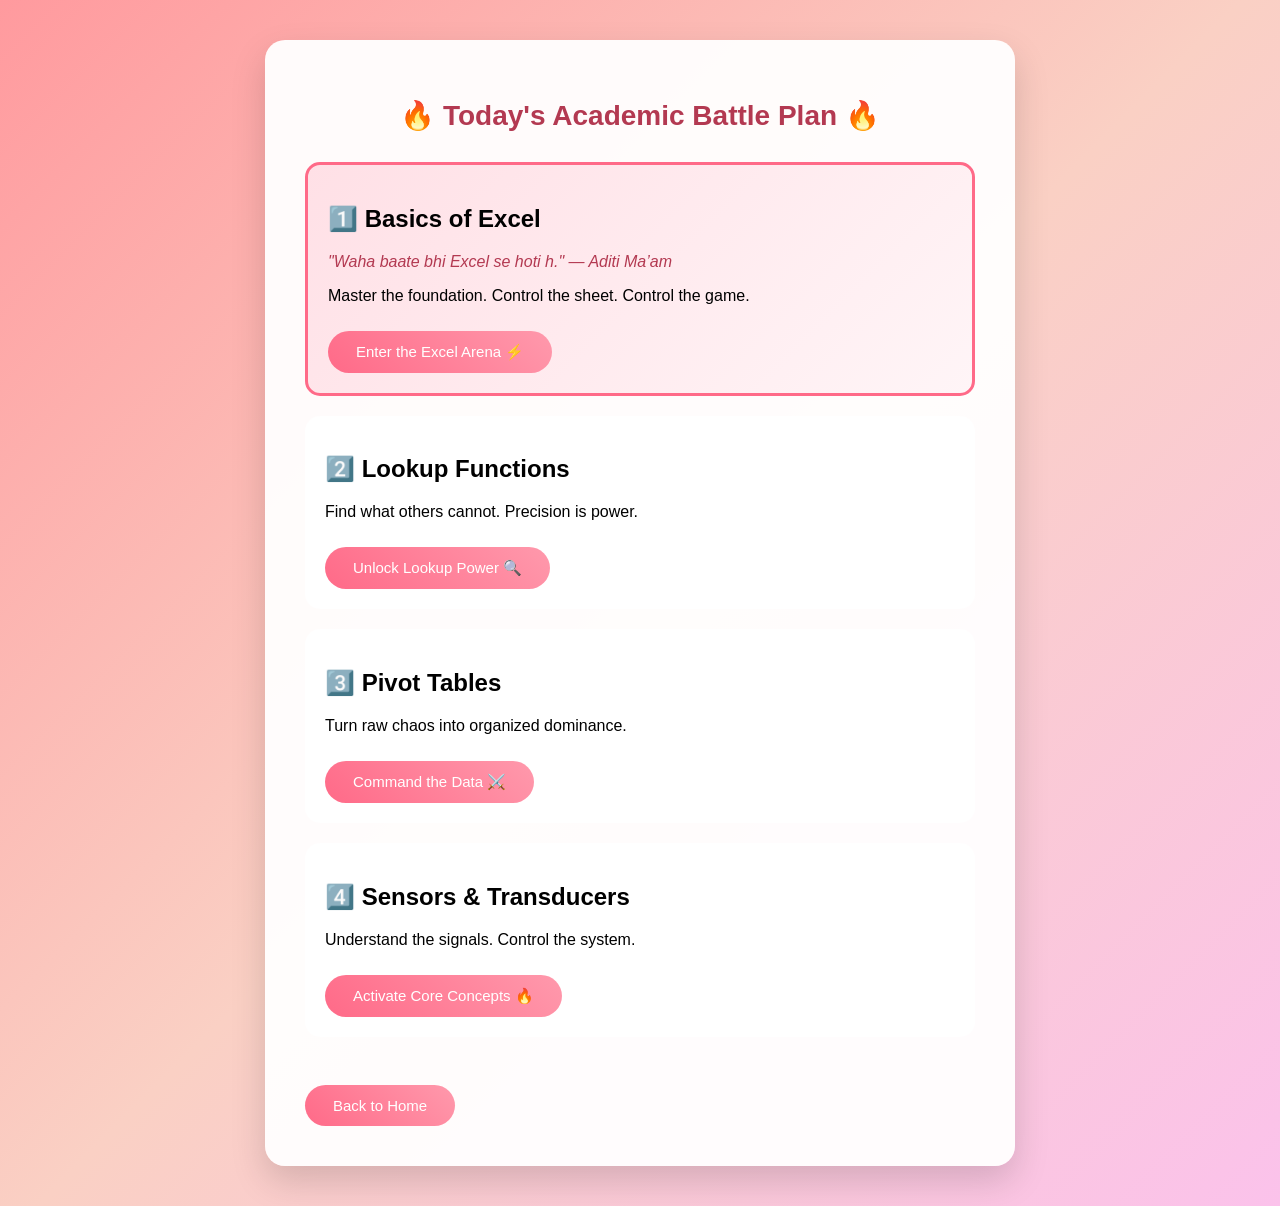
==== battle.html @ 8b8298c8 "Add files via upload" ====
<!DOCTYPE html>
<html lang="en">
<head>
    <meta charset="UTF-8">
    <title>Today's Battle Plan</title>
    <link rel="stylesheet" href="style.css">
</head>
<body>

    <div class="container">
        <h1 class="main-heading">🔥 Today's Academic Battle Plan 🔥</h1>

        <!-- STEP 1 (Highlighted) -->
        <div class="mission highlight">
            <h2>1️⃣ Basics of Excel</h2>
            <p class="quote">
                "Waha baate bhi Excel se hoti h." — Aditi Ma’am
            </p>
            <p>Master the foundation. Control the sheet. Control the game.</p>
            <a href="https://www.youtube.com/watch?v=OX-iyb-21tk" target="_blank">
            <button class="btn mission-btn">Enter the Excel Arena ⚡</button>
            </a>
        </div>

        <!-- STEP 2 -->
        <div class="mission">
            <h2>2️⃣ Lookup Functions</h2>
            <p>Find what others cannot. Precision is power.</p>
            <a href="https://www.youtube.com/watch?v=tUxaY5o_hyY" target="_blank">
            <button class="btn mission-btn">Unlock Lookup Power 🔍</button>
            </a>
        </div>

        <!-- STEP 3 -->
        <div class="mission">
            <h2>3️⃣ Pivot Tables</h2>
            <p>Turn raw chaos into organized dominance.</p>
            <a href="https://youtu.be/lCoPTPsTJ4s?si=_HCzxMW3mhRVZZ3M" target="_blank">
            <button class="btn mission-btn">Command the Data ⚔️</button>
            </a>
        </div>

        <!-- STEP 4 -->
        <div class="mission">
            <h2>4️⃣ Sensors & Transducers</h2>
            <p>Understand the signals. Control the system.</p>
            <a href="SensorsNtransducersNotes.pdf" target="_blank">
            <button class="btn mission-btn">Activate Core Concepts 🔥</button>
            </a>
        </div>

        <br>
        <button onclick="goHome()" class="btn">Back to Home</button>

    </div>

    <script src="script.js"></script>
</body>
</html>
---- style.css ----
* {
    box-sizing: border-box;
}

body {
    margin: 0;
    padding: 40px 20px;
    font-family: 'Segoe UI', sans-serif;
    background: linear-gradient(135deg, #ff9a9e, #fad0c4, #fbc2eb);
    min-height: 100vh;
    display: flex;
    justify-content: center;
}

.container {
    width: 100%;
    max-width: 750px;
    background: rgba(255, 255, 255, 0.95);
    padding: 40px;
    border-radius: 20px;
    box-shadow: 0 15px 35px rgba(0, 0, 0, 0.15);
}

.main-heading {
    text-align: center;
    font-size: 28px;
    margin-bottom: 30px;
    color: #b33951;
}

.sub-text {
    text-align: center;
    font-size: 18px;
    margin-bottom: 15px;
}

.focus-text {
    font-weight: bold;
    margin-bottom: 10px;
    color: #6a0572;
}

.mission {
    background: rgba(255, 255, 255, 0.9);
    padding: 20px;
    border-radius: 15px;
    margin-bottom: 20px;
    transition: 0.3s ease;
}

.mission:hover {
    transform: translateY(-4px);
    box-shadow: 0 10px 20px rgba(0, 0, 0, 0.08);
}

.highlight {
    border: 3px solid #ff6a88;
    background: linear-gradient(135deg, #ffe0e6, #fff5f7);
}

.quote {
    font-style: italic;
    color: #b33951;
    margin-bottom: 10px;
}

.btn {
    padding: 12px 28px;
    font-size: 15px;
    border: none;
    border-radius: 30px;
    background: linear-gradient(45deg, #ff6a88, #ff99ac);
    color: white;
    cursor: pointer;
    transition: 0.3s ease;
    display: inline-block;
    margin-top: 10px;
}

.btn:hover {
    transform: scale(1.05);
    box-shadow: 0 6px 18px rgba(255, 105, 135, 0.4);
}

/* Mobile Friendly */
@media (max-width: 600px) {
    .container {
        padding: 25px;
    }

    .main-heading {
        font-size: 22px;
    }

    .mission h2 {
        font-size: 18px;
    }
}
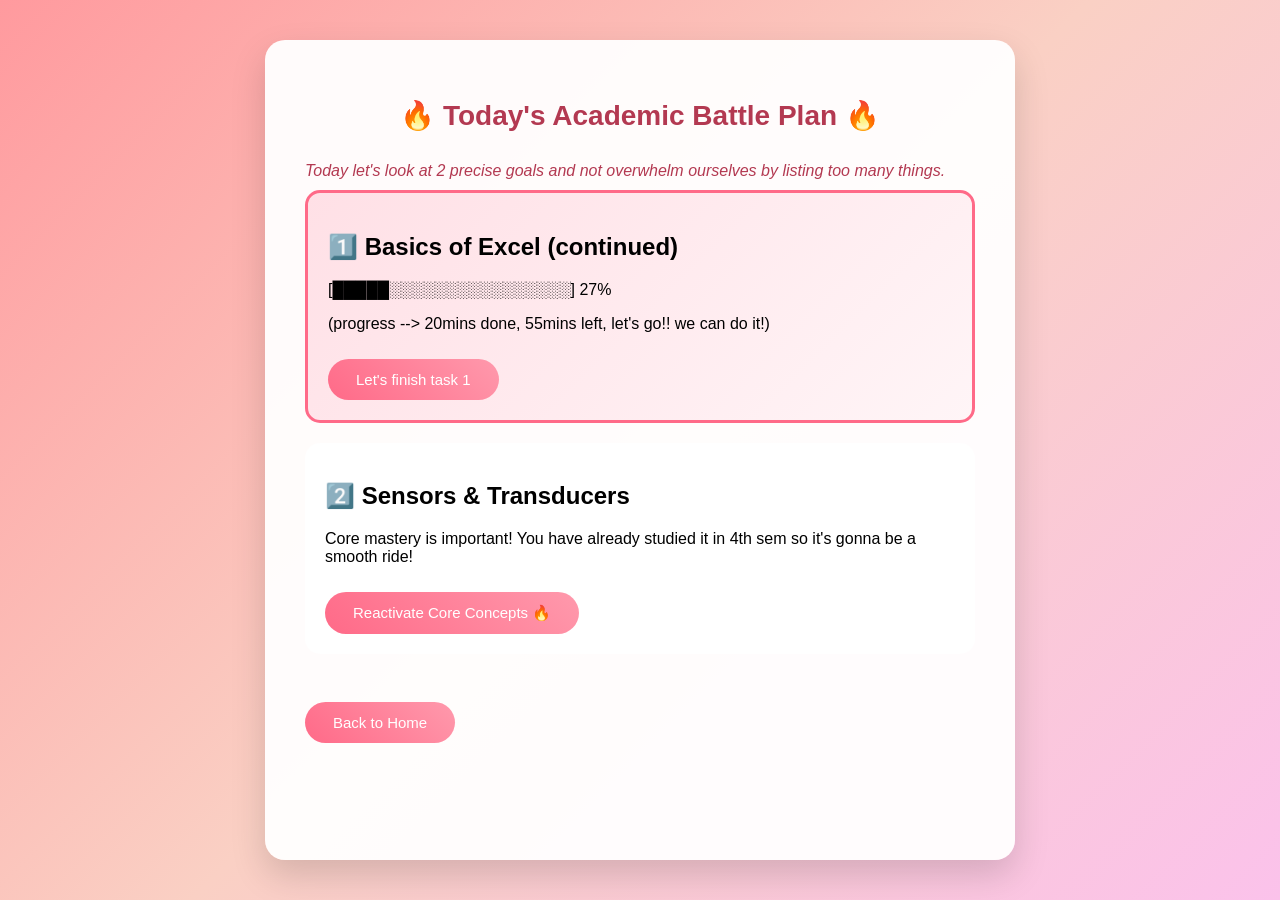
==== commit f18eef53: "Update battle.html" ====
--- a/battle.html
+++ b/battle.html
@@ -9,20 +9,22 @@
 
     <div class="container">
         <h1 class="main-heading">🔥 Today's Academic Battle Plan 🔥</h1>
+        <p class="quote"> Today let's look at 2 precise goals and not overwhelm ourselves by listing too many things. </p>
 
         <!-- STEP 1 (Highlighted) -->
         <div class="mission highlight">
-            <h2>1️⃣ Basics of Excel</h2>
-            <p class="quote">
+            <h2>1️⃣ Basics of Excel (continued)</h2>
+            <!-- <p class="quote">
                 "Waha baate bhi Excel se hoti h." — Aditi Ma’am
-            </p>
-            <p>Master the foundation. Control the sheet. Control the game.</p>
+            </p> -->
+            <p>[█████░░░░░░░░░░░░░░░░] 27%</p>
+            <p>(progress --> 20mins done, 55mins left, let's go!! we can do it!) </p>
             <a href="https://www.youtube.com/watch?v=OX-iyb-21tk" target="_blank">
-            <button class="btn mission-btn">Enter the Excel Arena ⚡</button>
+            <button class="btn mission-btn">Let's finish task 1</button>
             </a>
         </div>
 
-        <!-- STEP 2 -->
+        <!-- STEP 2 -->  <!--
         <div class="mission">
             <h2>2️⃣ Lookup Functions</h2>
             <p>Find what others cannot. Precision is power.</p>
@@ -31,21 +33,21 @@
             </a>
         </div>
 
-        <!-- STEP 3 -->
-        <div class="mission">
+        <!-- STEP 3 --> <!--
+       <div class="mission">
             <h2>3️⃣ Pivot Tables</h2>
             <p>Turn raw chaos into organized dominance.</p>
             <a href="https://youtu.be/lCoPTPsTJ4s?si=_HCzxMW3mhRVZZ3M" target="_blank">
             <button class="btn mission-btn">Command the Data ⚔️</button>
             </a>
         </div>
-
+-->
         <!-- STEP 4 -->
         <div class="mission">
-            <h2>4️⃣ Sensors & Transducers</h2>
-            <p>Understand the signals. Control the system.</p>
+            <h2>2️⃣ Sensors & Transducers</h2>
+            <p>Core mastery is important! You have already studied it in 4th sem so it's gonna be a smooth ride!</p>
             <a href="SensorsNtransducersNotes.pdf" target="_blank">
-            <button class="btn mission-btn">Activate Core Concepts 🔥</button>
+            <button class="btn mission-btn">Reactivate Core Concepts 🔥</button>
             </a>
         </div>
 
@@ -56,4 +58,5 @@
 
     <script src="script.js"></script>
 </body>
-</html>+
+</html>
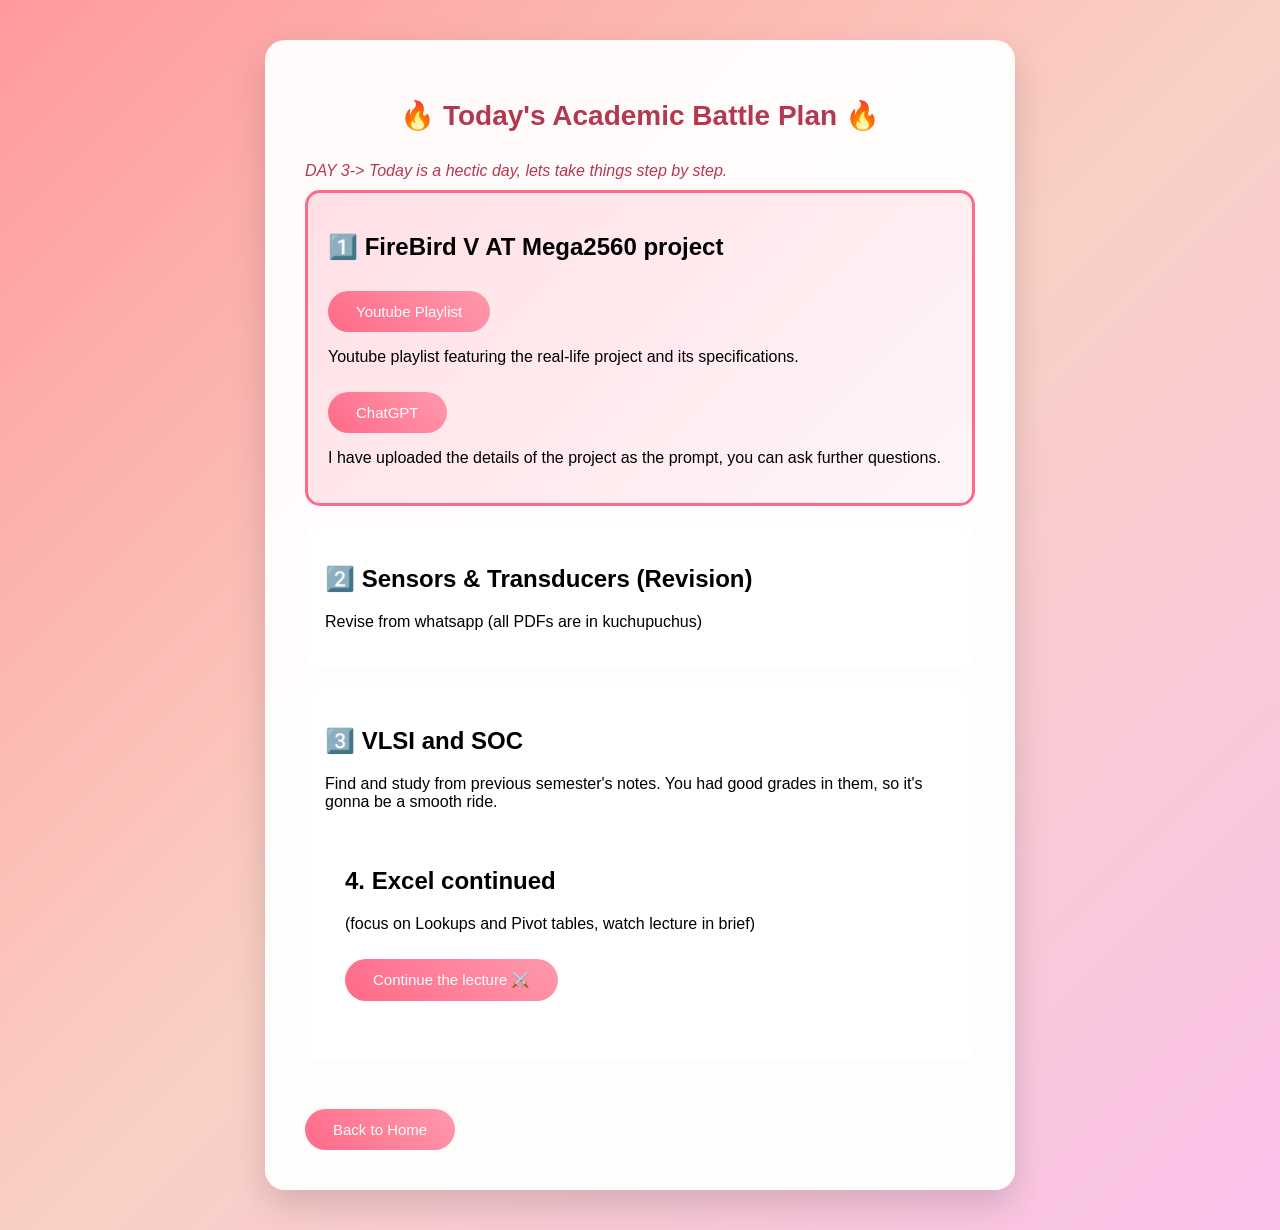
==== commit a0c26b4b: "Update battle.html day 3" ====
--- a/battle.html
+++ b/battle.html
@@ -9,19 +9,20 @@
 
     <div class="container">
         <h1 class="main-heading">🔥 Today's Academic Battle Plan 🔥</h1>
-        <p class="quote"> Today let's look at 2 precise goals and not overwhelm ourselves by listing too many things. </p>
+        <p class="quote"> DAY 3-> Today is a hectic day, lets take things step by step. </p>
 
         <!-- STEP 1 (Highlighted) -->
         <div class="mission highlight">
-            <h2>1️⃣ Basics of Excel (continued)</h2>
-            <!-- <p class="quote">
-                "Waha baate bhi Excel se hoti h." — Aditi Ma’am
-            </p> -->
-            <p>[█████░░░░░░░░░░░░░░░░] 27%</p>
-            <p>(progress --> 20mins done, 55mins left, let's go!! we can do it!) </p>
-            <a href="https://www.youtube.com/watch?v=OX-iyb-21tk" target="_blank">
-            <button class="btn mission-btn">Let's finish task 1</button>
+            <h2>1️⃣ FireBird V AT Mega2560 project</h2>
+
+            <a href="https://youtube.com/playlist?list=PLvTQzARqCZM1bQT40TzA4ySAbicNj1Wj7&si=WyvEzv3sJlEQET1j" target="_blank">
+            <button class="btn mission-btn">Youtube Playlist</button>
             </a>
+            <p>Youtube playlist featuring the real-life project and its specifications.</p>
+            <a href="https://chatgpt.com/share/69a623b2-89f4-8003-9c54-f6fb7624a544" target="_blank">
+                <button class="btn mission-btn">ChatGPT</button>
+            </a>
+            <p>I have uploaded the details of the project as the prompt, you can ask further questions.</p>
         </div>
 
         <!-- STEP 2 -->  <!--
@@ -44,11 +45,27 @@
 -->
         <!-- STEP 4 -->
         <div class="mission">
-            <h2>2️⃣ Sensors & Transducers</h2>
-            <p>Core mastery is important! You have already studied it in 4th sem so it's gonna be a smooth ride!</p>
-            <a href="SensorsNtransducersNotes.pdf" target="_blank">
+            <h2>2️⃣ Sensors & Transducers (Revision)</h2>
+            <p>Revise from whatsapp (all PDFs are in kuchupuchus)</p>
+            <!-- <a href="SensorsNtransducersNotes.pdf" target="_blank">
             <button class="btn mission-btn">Reactivate Core Concepts 🔥</button>
+            </a> -->
+        </div>
+
+            <div class="mission">
+            <h2>3️⃣ VLSI and SOC</h2>
+            <p>Find and study from previous semester's notes. You had good grades in them, so it's gonna be a smooth ride.</p>
+            <!-- <a href="https://youtu.be/lCoPTPsTJ4s?si=_HCzxMW3mhRVZZ3M" target="_blank">
+            <button class="btn mission-btn">Command the Data ⚔️</button>
+            </a> -->
+
+            <div class="mission">
+            <h2>4. Excel continued </h2>
+            <p>(focus on Lookups and Pivot tables, watch lecture in brief)</p>
+            <a href="https://www.youtube.com/watch?v=OX-iyb-21tk&t=1182s" target="_blank">
+            <button class="btn mission-btn">Continue the lecture ⚔️</button>
             </a>
+        </div>
         </div>
 
         <br>
@@ -60,3 +77,5 @@
 </body>
 
 </html>
+
+
--- a/style.css
+++ b/style.css
@@ -95,4 +95,26 @@
     .mission h2 {
         font-size: 18px;
     }
-}+
+}
+
+.alt-btn {
+    background: linear-gradient(45deg, #4e73df, #6f86ff);
+    margin-top: 15px;
+}
+
+.alt-btn:hover {
+    box-shadow: 0 6px 18px rgba(78, 115, 223, 0.4);
+}
+
+.highlight-somu {
+    border: 3px solid #4e73df;
+    background: linear-gradient(135deg, #e8f0ff, #f4f7ff);
+}
+
+.progress-bar {
+    font-family: monospace;
+    font-size: 16px;
+    margin-top: 10px;
+}
+
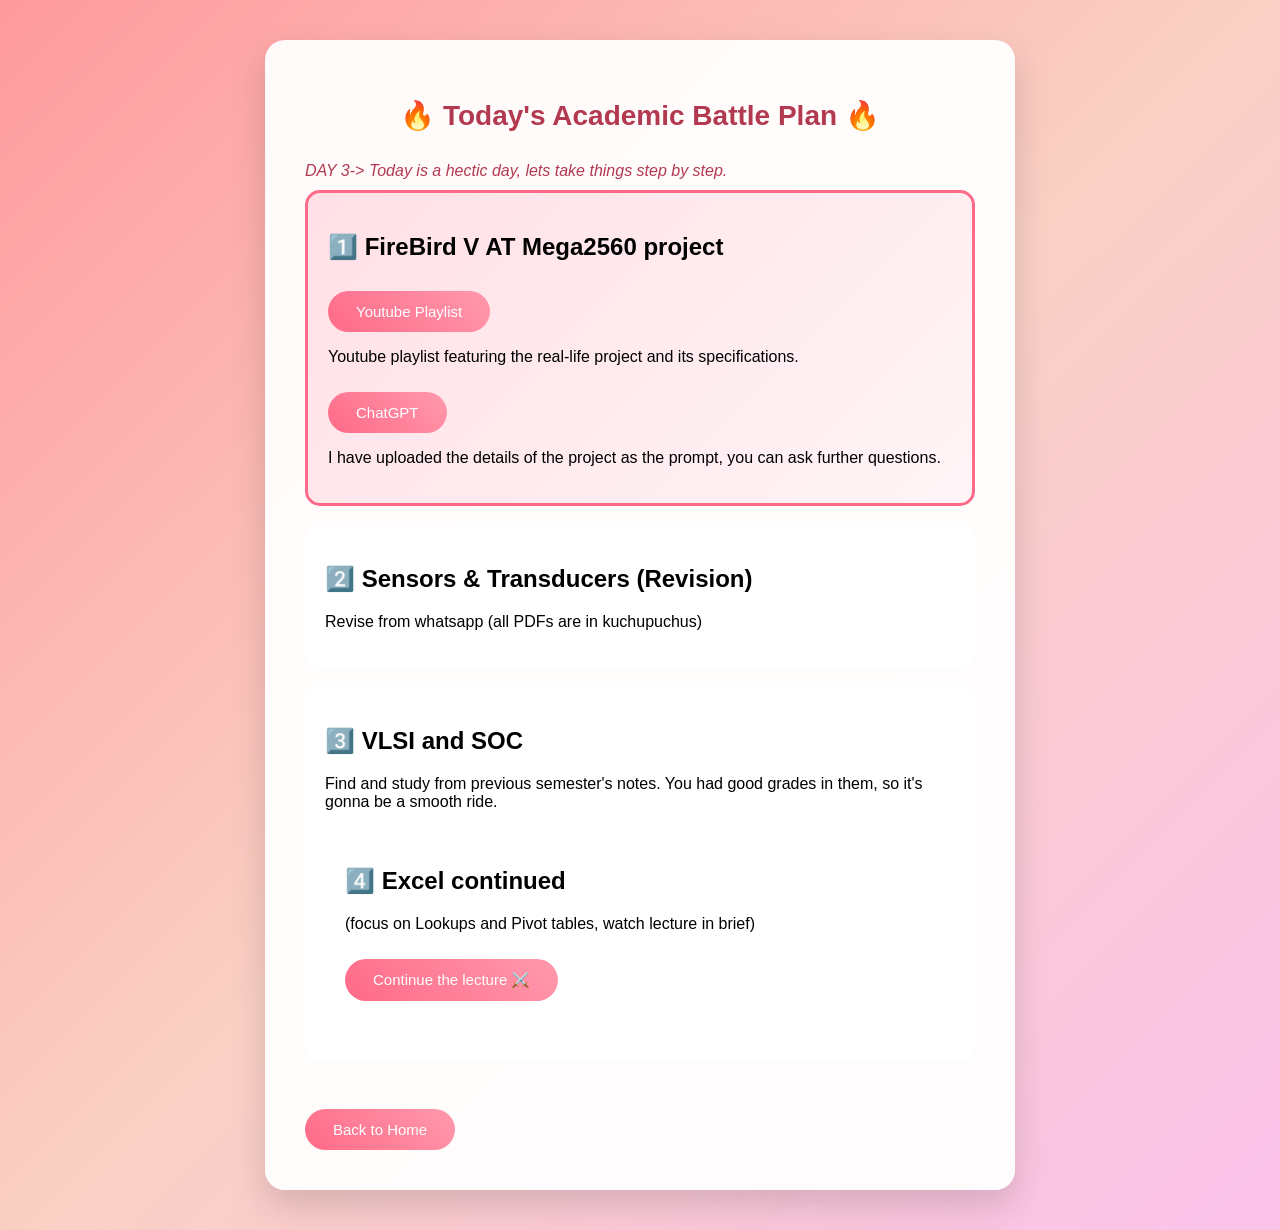
==== commit 797d5f6b: "Update battle.html" ====
--- a/battle.html
+++ b/battle.html
@@ -60,7 +60,7 @@
             </a> -->
 
             <div class="mission">
-            <h2>4. Excel continued </h2>
+            <h2>4️⃣ Excel continued </h2>
             <p>(focus on Lookups and Pivot tables, watch lecture in brief)</p>
             <a href="https://www.youtube.com/watch?v=OX-iyb-21tk&t=1182s" target="_blank">
             <button class="btn mission-btn">Continue the lecture ⚔️</button>
@@ -79,3 +79,4 @@
 </html>
 
 
+
